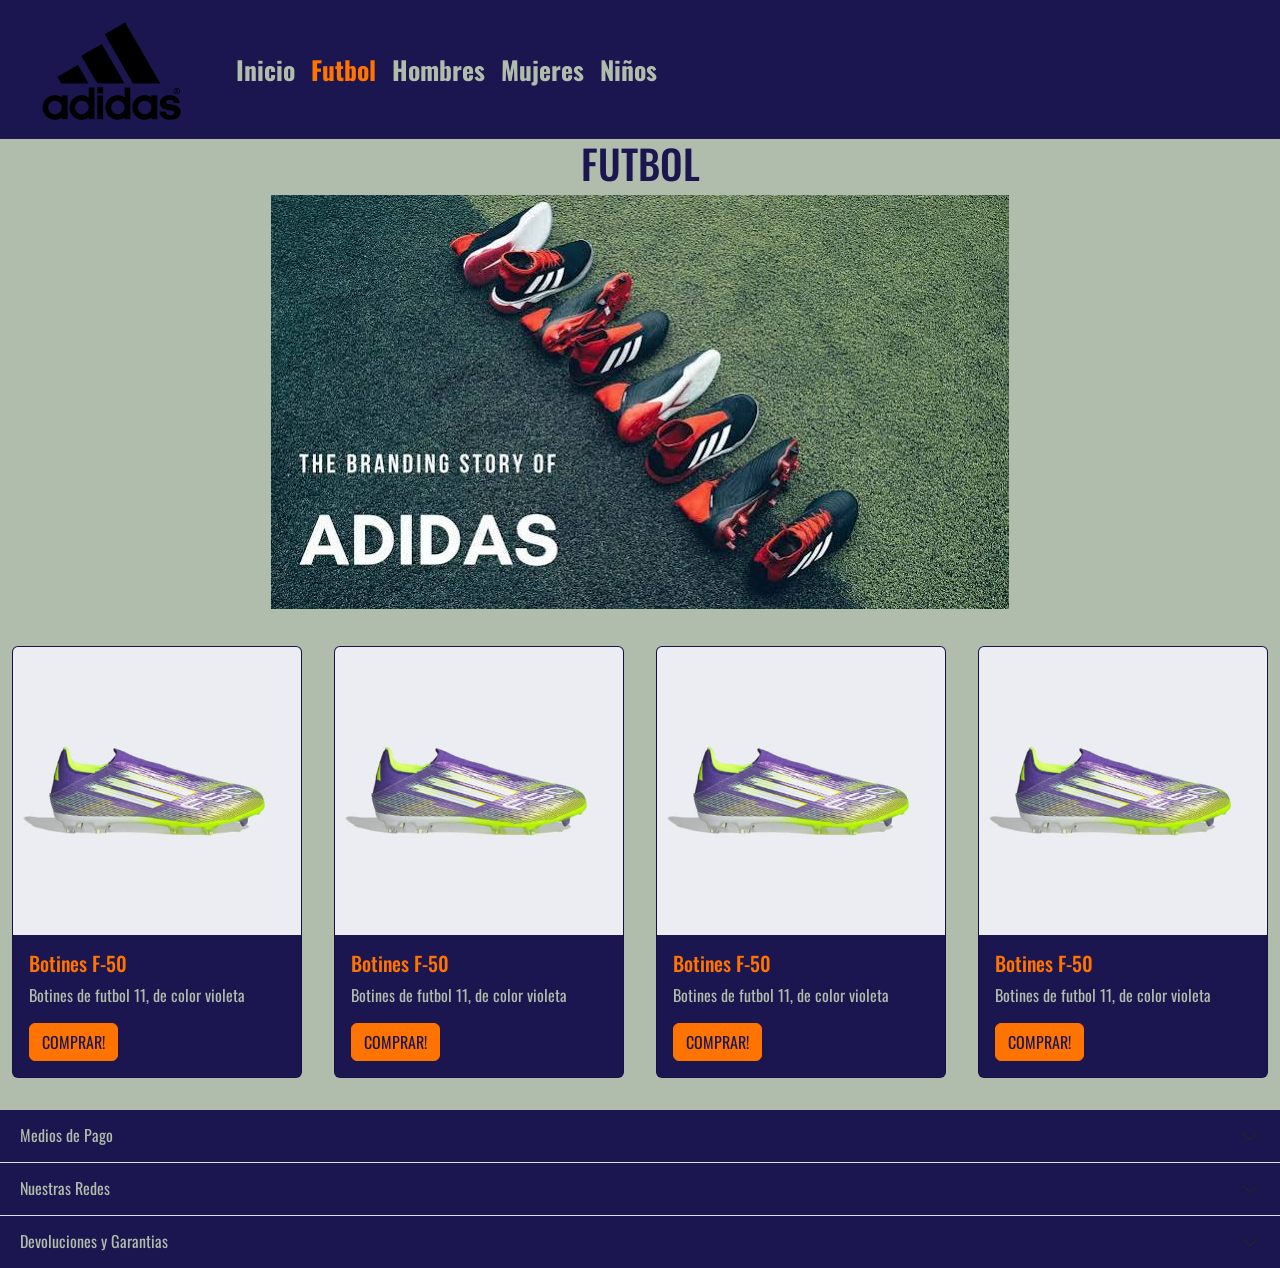
==== pages/futbol.html @ 43d91cf6 "feat: Se incorporo una carpeta en assets para los productos y se implemento la pagina futbol con sus" ====
<!DOCTYPE html>
<html lang="es">

<head>
    <meta charset="UTF-8">
    <meta name="viewport" content="width=device-width, initial-scale=1.0">
    <title>Adidas-Futbol</title>
    <!--BOOTSTRAP-->
    <link href="https://cdn.jsdelivr.net/npm/bootstrap@5.3.8/dist/css/bootstrap.min.css" rel="stylesheet"
        integrity="sha384-sRIl4kxILFvY47J16cr9ZwB07vP4J8+LH7qKQnuqkuIAvNWLzeN8tE5YBujZqJLB" crossorigin="anonymous">
    <!--CSS-->
    <link rel="stylesheet" href="../css/styles.css">
</head>

<body>
    <header>
        <nav class="navbar navbar-expand-lg ">
            <div class="container-fluid">
                <!--LOGO DE ADIDAS-->
                <a class="navbar-brand" href="#">
                    <img src="../assets/logo/adidas.png" alt="Logo de la pagina" class="img-fluid">
                </a>
                <button class="navbar-toggler btn-adidas" type="button" data-bs-toggle="collapse"
                    data-bs-target="#navbarNav" aria-controls="navbarNav" aria-expanded="false"
                    aria-label="Toggle navigation">
                    <span class="navbar-toggler-icon"></span>
                </button>
                <div class="collapse navbar-collapse" id="navbarNav">
                    <ul class="navbar-nav">
                        <li class="nav-item">
                            <a class="nav-link" href="../index.html">Inicio</a>
                        </li>
                        <li class="nav-item">
                            <a class="nav-link active" aria-current="page" href="#">Futbol</a>
                        </li>
                        <li class="nav-item">
                            <a class="nav-link" href="#">Hombres</a>
                        </li>
                        <li class="nav-item">
                            <a class="nav-link" href="#">Mujeres</a>
                        </li>
                        <li class="nav-item">
                            <a class="nav-link" href="#">Niños</a>
                        </li>
                    </ul>
                </div>
            </div>
        </nav>
    </header>

    <main>
        <h1 class="text-center tituloFutbol">FUTBOL</h1>
        <!--FILA N°1: Mobile: imagen estatica. Desktop: Imagen + -->
        <div class="row filaFutbol">
            <section class="col-12 col-lg-8 offset-lg-2 text-center">
                <figure style="margin: 0; display: inline-block;" class="figureFutbol">
                    <img src="../assets/publicidad/publicidadFutbol.jpg" alt="Imagen de botines adidas"
                        class="img-fluid">
                </figure>
            </section>
        </div>
        <!--FILA N°2: Mobile 2/3 cards. Desktop 4/5 cards-->
        <div class="row filaFutbol">
            <section class="col-12 mosaicoProductos">
                <!--CARD DE BOOTSTRAP-->
                <div class="card">
                    <img src="../assets/productos/botinesF50violetas.jpg" class="card-img-top" alt="...">
                    <div class="card-body">
                        <h5 class="card-title">Botines F-50</h5>
                        <p class="card-text">Botines de futbol 11, de color violeta</p>
                        <a href="#" class="btn btn-primary btn-comprar">COMPRAR!</a>
                    </div>
                </div>
                <div class="card">
                    <img src="../assets/productos/botinesF50violetas.jpg" class="card-img-top" alt="...">
                    <div class="card-body">
                        <h5 class="card-title">Botines F-50</h5>
                        <p class="card-text">Botines de futbol 11, de color violeta</p>
                        <a href="#" class="btn btn-primary btn-comprar">COMPRAR!</a>
                    </div>
                </div>
                <div class="card">
                    <img src="../assets/productos/botinesF50violetas.jpg" class="card-img-top" alt="...">
                    <div class="card-body">
                        <h5 class="card-title">Botines F-50</h5>
                        <p class="card-text">Botines de futbol 11, de color violeta</p>
                        <a href="#" class="btn btn-primary btn-comprar">COMPRAR!</a>
                    </div>
                </div>
                <div class="card">
                    <img src="../assets/productos/botinesF50violetas.jpg" class="card-img-top" alt="...">
                    <div class="card-body">
                        <h5 class="card-title">Botines F-50</h5>
                        <p class="card-text">Botines de futbol 11, de color violeta</p>
                        <a href="#" class="btn btn-primary btn-comprar">COMPRAR!</a>
                    </div>
                </div>
            </section>
        </div>
    </main>

    <footer>
        <div class="accordion accordion-flush" id="accordionFlushExample">
            <div class="accordion-item">
                <h2 class="accordion-header">
                    <button class="accordion-button collapsed" type="button" data-bs-toggle="collapse"
                        data-bs-target="#flush-collapseOne" aria-expanded="false" aria-controls="flush-collapseOne">
                        Medios de Pago
                    </button>
                </h2>
                <div id="flush-collapseOne" class="accordion-collapse collapse" data-bs-parent="#accordionFlushExample">
                    <div class="accordion-body">
                        <p>
                            Recibimos efectivo ofreciendo un descuento del 10% en todos los productos.
                            Recibimos tarjetas de credito visa o mastercard ofreciendo 12 cuotas sin interes.
                        </p>
                    </div>
                </div>
            </div>
            <div class="accordion-item">
                <h2 class="accordion-header">
                    <button class="accordion-button collapsed" type="button" data-bs-toggle="collapse"
                        data-bs-target="#flush-collapseTwo" aria-expanded="false" aria-controls="flush-collapseTwo">
                        Nuestras Redes
                    </button>
                </h2>
                <div id="flush-collapseTwo" class="accordion-collapse collapse" data-bs-parent="#accordionFlushExample">
                    <div class="accordion-body">
                        <ul class="listaRedes">
                            <li><a href="https://www.instagram.com/?hl=es" target="_blank">Instagram</a></li>
                            <li><a href="https://www.facebook.com/login/?next=https%3A%2F%2Fwww.facebook.com%2F%3Flocale%3Des_LA"
                                    target="_blank">Facebook</a></li>
                            <li><a href="https://ar.pinterest.com/" target="_blank">Pinterest</a></li>
                            <li><a href="https://x.com/?lang=es" target="_blank">X (twitter)</a></li>
                        </ul>
                    </div>
                </div>
            </div>
            <div class="accordion-item">
                <h2 class="accordion-header">
                    <button class="accordion-button collapsed" type="button" data-bs-toggle="collapse"
                        data-bs-target="#flush-collapseThree" aria-expanded="false" aria-controls="flush-collapseThree">
                        Devoluciones y Garantias
                    </button>
                </h2>
                <div id="flush-collapseThree" class="accordion-collapse collapse"
                    data-bs-parent="#accordionFlushExample">
                    <div class="accordion-body">
                        <p>
                            Tenemos una garantia en nuestros productos que oscilan desde los 6 meses hasta los 12 meses
                            segun el producto.
                            Las devoluciones seran aceptadas en un lapso de 20 dias tras la compra del producto, o tras
                            ser recibido el producto en caso de ser comprado en nuestra pagina web.
                        </p>
                    </div>
                </div>
            </div>
        </div>
    </footer>

    <!--BOOTSTRAP-->
    <script src="https://cdn.jsdelivr.net/npm/bootstrap@5.3.8/dist/js/bootstrap.bundle.min.js"
        integrity="sha384-FKyoEForCGlyvwx9Hj09JcYn3nv7wiPVlz7YYwJrWVcXK/BmnVDxM+D2scQbITxI"
        crossorigin="anonymous"></script>
</body>

</html>
---- css/styles.css ----
/*Tipografia a utilizar*/
@import url('https://fonts.googleapis.com/css2?family=Oswald:wght@200..700&display=swap');
/*Reset general*/
* {
    padding: 0;
    margin: 0;
    box-sizing: border-box;
}

:root {
    --colorPrimario: #1b1550;
    --colorSecundario: #b1bdac;
    --colorTerciario: #ff7300;
}
body{
    font-family: "Oswald", sans-serif;
    background-color: var(--colorSecundario);
}
/*===================NAVBAR==================*/

/*LOGO
/* Forzar que el navbar-brand se achique con la imagen */
.navbar-brand {
    max-width: 200px;   /* ← Mismo tamaño que la imagen */
    flex-shrink: 1;    /* ← Permitir que el logo se encoja para que se siga viendo completo */
}

.navbar-brand img {
    width: 100%;       /* ← La imagen ocupa todo el ancho del contenedor */
    height: auto;
    display: block;
}

/*Colores del navbar*/
header {
    background-color: var(--colorPrimario);
}

.btn-adidas {
    background-color: var(--colorSecundario);
    border: 2px var(--colorTerciario) solid;
}
.btn-adidas:hover {
    background-color: var(--colorTerciario);
}
.nav-link {
    color: var(--colorSecundario);
    font-weight: 900;
    font-size: clamp(1.2rem, 2vw, 3rem);
}
.nav-link:hover{
    color: var(--colorTerciario); 
}
header .navbar .nav-link.active {
    color: var(--colorTerciario) !important; /*Piso el valor por defecto de bootsrap*/
}

/*==============MAIN INDEX================*/
.guiaIndice {
    display: flex;
    flex-direction: column;
    justify-content: center;
    align-items: center;
    height: 100%;
    overflow: hidden;
    padding: 10px;
}
.index-main {
    overflow: hidden;
    width: 100%;
}
.index-row1 {
    background-color: var(--colorSecundario);
    margin: 0;
    width: 100%;
}
.textoInformativo {
    background-color: var(--colorSecundario);
    color: var(--colorPrimario);
    padding: 20px;
}
/*Carousel*/
.carousel-item img {
    width: 100%;           /* ← Ocupa todo el ancho */
    height: 400px;         /* ← Altura fija para todas las imágenes */
    object-fit: cover;     /* ← Recorta la imagen para llenar el espacio sin deformarse */
}
.carousel-item {
    background-color: var(--colorSecundario);
}
/*ScrollSpy*/

.list-group a {
    text-align: center;
    background-color: var(--colorSecundario);
    border-color: var(--colorPrimario);
    box-shadow: 3px 5px 5px rgb(0, 0, 0);
}

#list-example .list-group-item-action:hover {
    background-color: var(--colorTerciario);
    color: var(--colorPrimario);
}
/*MAIN de la pagina futbol*/
.tituloFutbol{
    color: var(--colorPrimario);
}
.figureFutbol{
    margin: 0;
    display: inline-block;
    max-width: 100%;
}
.figureFutbol img {
    display: block;
}
.filaFutbol {
    width: 100%;
    margin: 0;
    background-color: var(--colorSecundario);
}
.mosaicoProductos {
    display: grid;
    grid-template-columns: repeat(2, 1fr);
    width: 100%;
    gap: 2rem;
    margin-top: 2rem;
    margin-bottom: 2rem;
}

.card{
    background-color: var(--colorPrimario);
}
.card .card-body{
    color: var(--colorSecundario);
}
.card-body h5{
    color: var(--colorTerciario);
}
.btn-comprar{
    background-color: var(--colorTerciario);
    color: var(--colorPrimario);
    border-color: var(--colorTerciario);
}
@media (min-width: 768px) {
    .mosaicoProductos {
        grid-template-columns: repeat(3, 1fr);
    }
}

@media (min-width: 1024px) {
    .mosaicoProductos {
        grid-template-columns: repeat(4, 1fr);
    }
}


/*===========================FOOTER================================*/
footer .accordion .accordion-item {
    background-color: var(--colorTerciario);
    color: var(--colorPrimario);
}
footer .accordion-button {
    background-color: var(--colorPrimario);
    color: var(--colorSecundario);
}
.listaRedes {
    display: flex;
    flex-direction: row;
    gap: 2rem;
    justify-content: space-between;
    flex-wrap: wrap; /*Para que en mobile se realice el salto de linea*/
    list-style: none;
    margin-top: 10px;
}
.listaRedes a{
    color: var(--colorTerciario);
    background-color: var(--colorPrimario);
    text-decoration: none;
    padding: 10px;
    border: 2px solid var(--colorSecundario);
    border-radius: 10%;
}
.listaRedes a:hover {
    color: var(--colorSecundario);
}
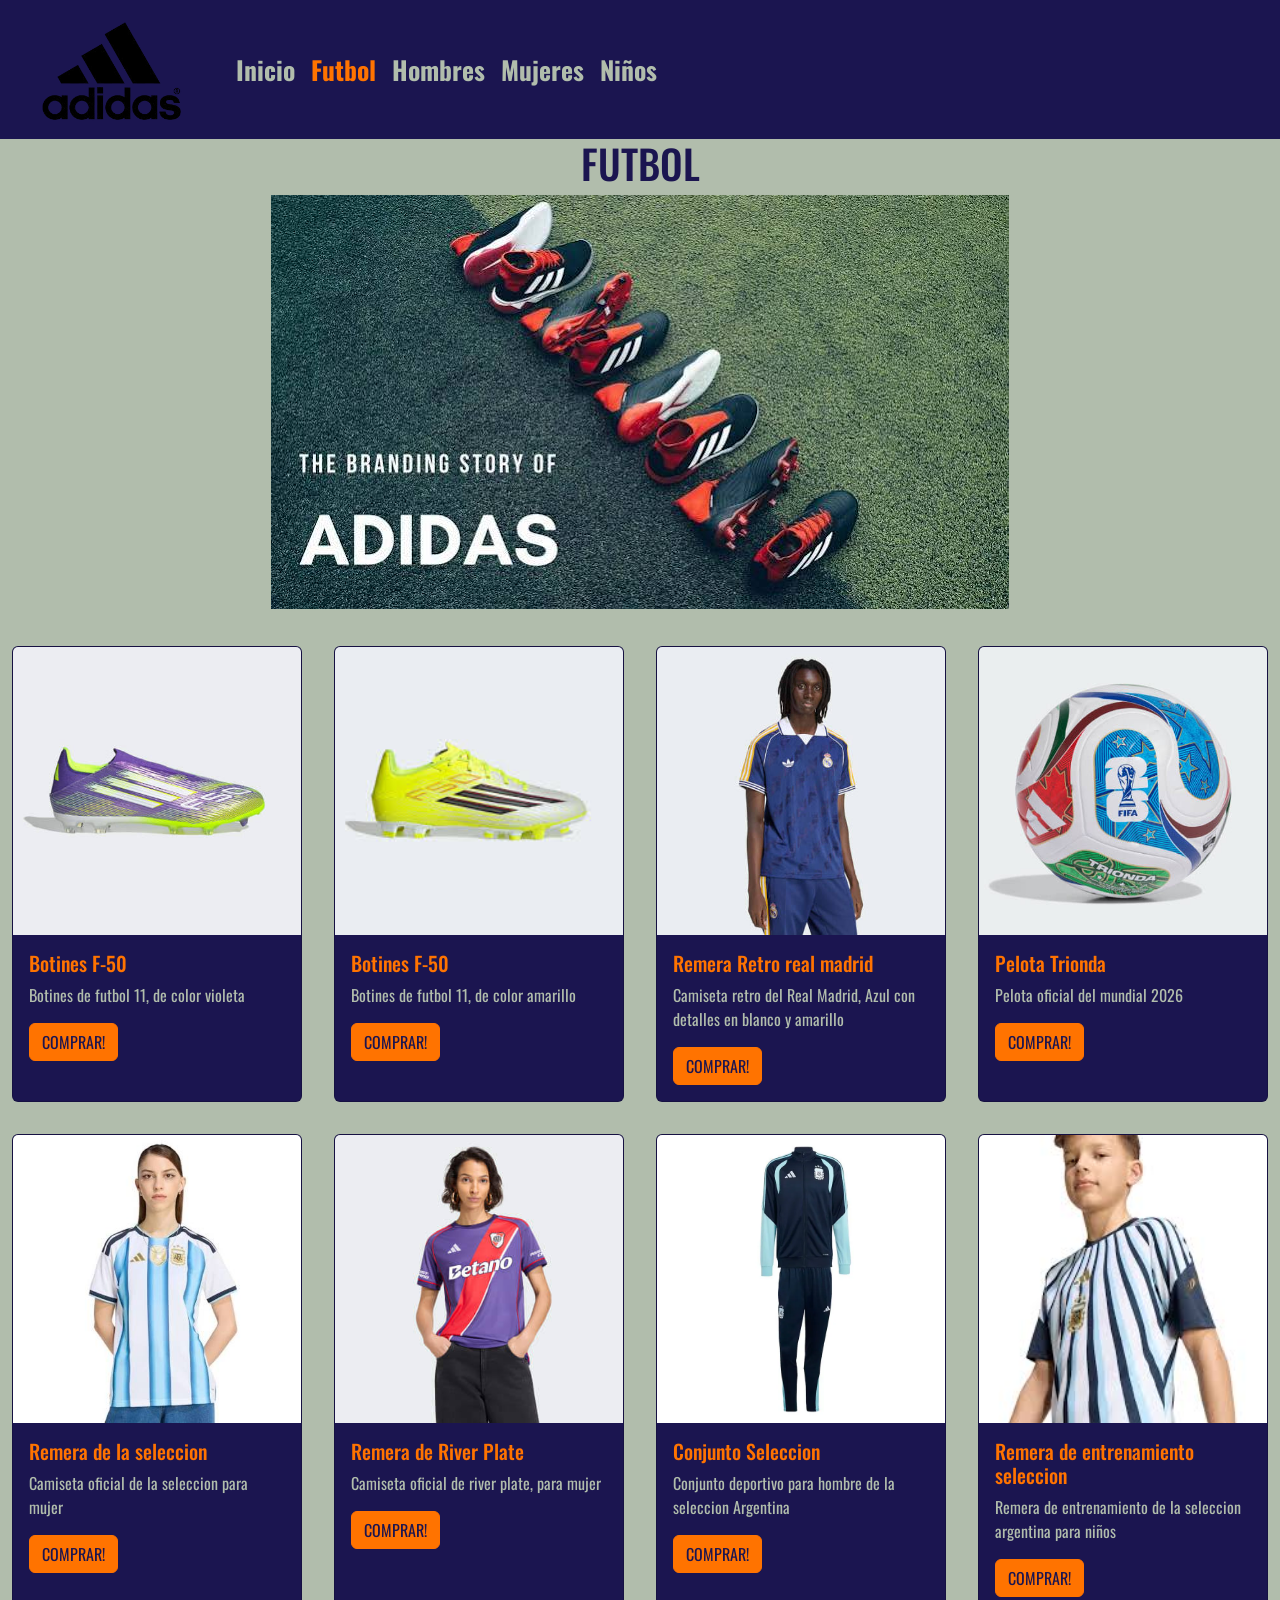
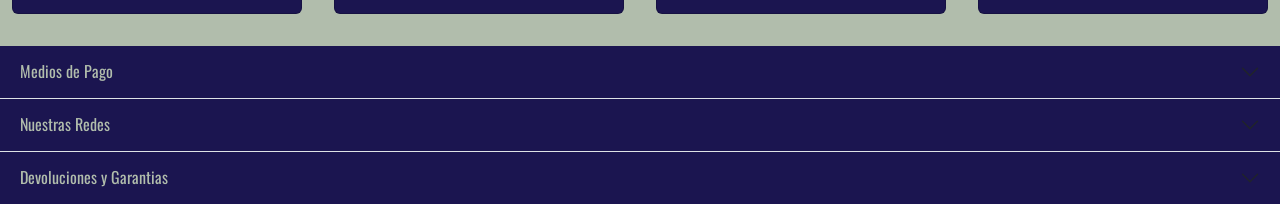
==== commit 5adda3d2: "feat: Se añadieron mas cards producto a la pagina de hombres" ====
--- a/pages/futbol.html
+++ b/pages/futbol.html
@@ -72,26 +72,58 @@
                     </div>
                 </div>
                 <div class="card">
-                    <img src="../assets/productos/botinesF50violetas.jpg" class="card-img-top" alt="...">
+                    <img src="../assets/productos/botinesF50Amarillos.jpg" class="card-img-top" alt="...">
                     <div class="card-body">
                         <h5 class="card-title">Botines F-50</h5>
-                        <p class="card-text">Botines de futbol 11, de color violeta</p>
+                        <p class="card-text">Botines de futbol 11, de color amarillo</p>
                         <a href="#" class="btn btn-primary btn-comprar">COMPRAR!</a>
                     </div>
                 </div>
                 <div class="card">
-                    <img src="../assets/productos/botinesF50violetas.jpg" class="card-img-top" alt="...">
+                    <img src="../assets/productos/remeraRetroRealMadrid.jpg" class="card-img-top" alt="...">
                     <div class="card-body">
-                        <h5 class="card-title">Botines F-50</h5>
-                        <p class="card-text">Botines de futbol 11, de color violeta</p>
+                        <h5 class="card-title">Remera Retro real madrid</h5>
+                        <p class="card-text">Camiseta retro del Real Madrid, Azul con detalles en blanco y amarillo</p>
                         <a href="#" class="btn btn-primary btn-comprar">COMPRAR!</a>
                     </div>
                 </div>
                 <div class="card">
-                    <img src="../assets/productos/botinesF50violetas.jpg" class="card-img-top" alt="...">
+                    <img src="../assets/productos/pelotaTrionda.jpg" class="card-img-top" alt="...">
                     <div class="card-body">
-                        <h5 class="card-title">Botines F-50</h5>
-                        <p class="card-text">Botines de futbol 11, de color violeta</p>
+                        <h5 class="card-title">Pelota Trionda</h5>
+                        <p class="card-text">Pelota oficial del mundial 2026</p>
+                        <a href="#" class="btn btn-primary btn-comprar">COMPRAR!</a>
+                    </div>
+                </div>
+                <div class="card">
+                    <img src="../assets/productos/remeraSeleccionMujer.jpg" class="card-img-top" alt="...">
+                    <div class="card-body">
+                        <h5 class="card-title">Remera de la seleccion</h5>
+                        <p class="card-text">Camiseta oficial de la seleccion para mujer</p>
+                        <a href="#" class="btn btn-primary btn-comprar">COMPRAR!</a>
+                    </div>
+                </div>
+                <div class="card">
+                    <img src="../assets/productos/remeraRiverFemenino.jpg" class="card-img-top" alt="...">
+                    <div class="card-body">
+                        <h5 class="card-title">Remera de River Plate</h5>
+                        <p class="card-text">Camiseta oficial de river plate, para mujer</p>
+                        <a href="#" class="btn btn-primary btn-comprar">COMPRAR!</a>
+                    </div>
+                </div>
+                <div class="card">
+                    <img src="../assets/productos/conjuntoDeportivoSeleccionHombre.webp" class="card-img-top" alt="...">
+                    <div class="card-body">
+                        <h5 class="card-title">Conjunto Seleccion</h5>
+                        <p class="card-text">Conjunto deportivo para hombre de la seleccion Argentina</p>
+                        <a href="#" class="btn btn-primary btn-comprar">COMPRAR!</a>
+                    </div>
+                </div>
+                <div class="card">
+                    <img src="../assets/productos/remeraKidEntrenamiento.jpg" class="card-img-top" alt="...">
+                    <div class="card-body">
+                        <h5 class="card-title">Remera de entrenamiento seleccion</h5>
+                        <p class="card-text">Remera de entrenamiento de la seleccion argentina para niños</p>
                         <a href="#" class="btn btn-primary btn-comprar">COMPRAR!</a>
                     </div>
                 </div>
